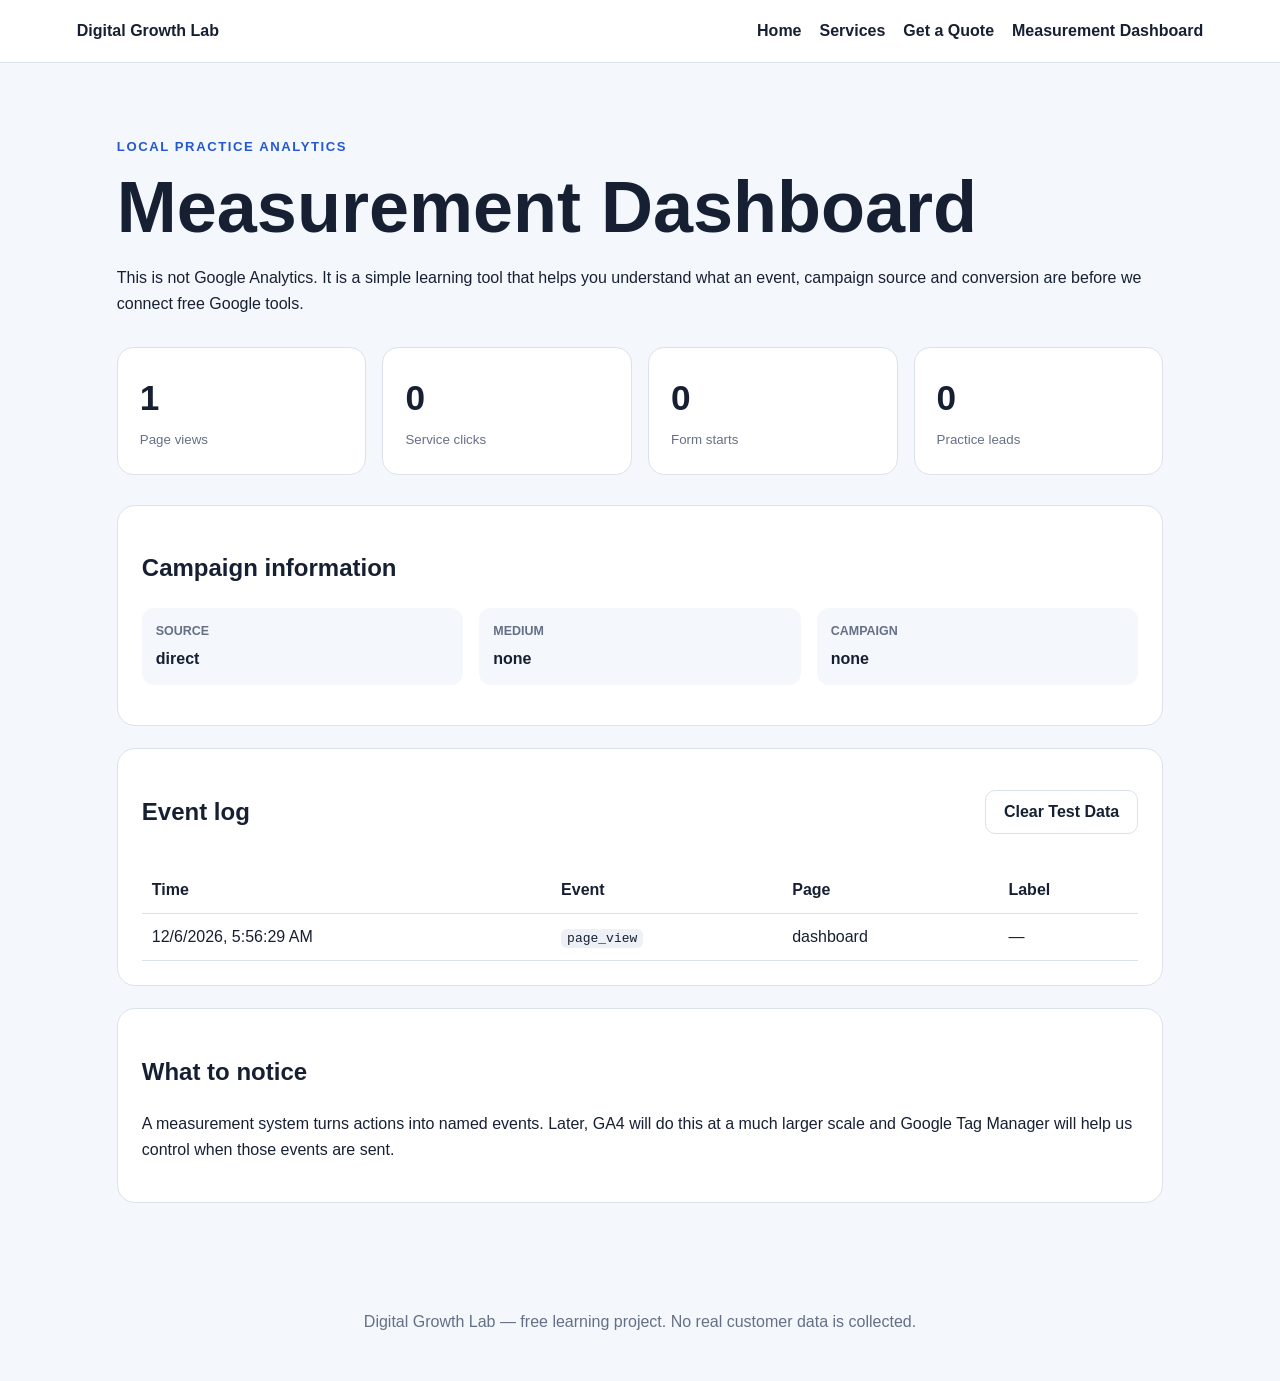
==== dashboard.html @ 0208f367 "Add files via upload Move website files to repository root" ====
<!DOCTYPE html>
<html lang="en">
<head>
  <meta charset="UTF-8">
  <meta name="viewport" content="width=device-width, initial-scale=1.0">
  <title>Measurement Dashboard | Digital Growth Lab</title>
  <link rel="stylesheet" href="css/style.css">
</head>
<body data-page="dashboard">
  <header class="site-header">
    <a class="brand" href="index.html">Digital Growth Lab</a>
    <nav>
      <a href="index.html">Home</a>
      <a href="services.html">Services</a>
      <a href="quote.html">Get a Quote</a>
      <a href="dashboard.html">Measurement Dashboard</a>
    </nav>
  </header>

  <main class="section">
    <p class="eyebrow">LOCAL PRACTICE ANALYTICS</p>
    <h1>Measurement Dashboard</h1>
    <p>
      This is not Google Analytics. It is a simple learning tool that helps you understand
      what an event, campaign source and conversion are before we connect free Google tools.
    </p>

    <div class="stats">
      <div class="stat">
        <span id="page-view-count">0</span>
        <small>Page views</small>
      </div>
      <div class="stat">
        <span id="service-click-count">0</span>
        <small>Service clicks</small>
      </div>
      <div class="stat">
        <span id="form-start-count">0</span>
        <small>Form starts</small>
      </div>
      <div class="stat">
        <span id="lead-count">0</span>
        <small>Practice leads</small>
      </div>
    </div>

    <section class="dashboard-panel">
      <h2>Campaign information</h2>
      <dl class="campaign-grid">
        <div><dt>Source</dt><dd id="campaign-source">direct</dd></div>
        <div><dt>Medium</dt><dd id="campaign-medium">none</dd></div>
        <div><dt>Campaign</dt><dd id="campaign-name">none</dd></div>
      </dl>
    </section>

    <section class="dashboard-panel">
      <div class="panel-heading">
        <h2>Event log</h2>
        <button class="button secondary" id="clear-events" type="button">Clear Test Data</button>
      </div>
      <div class="table-wrap">
        <table>
          <thead>
            <tr>
              <th>Time</th>
              <th>Event</th>
              <th>Page</th>
              <th>Label</th>
            </tr>
          </thead>
          <tbody id="event-table-body"></tbody>
        </table>
      </div>
    </section>

    <section class="callout">
      <h2>What to notice</h2>
      <p>
        A measurement system turns actions into named events. Later, GA4 will do this at a much larger
        scale and Google Tag Manager will help us control when those events are sent.
      </p>
    </section>
  </main>

  <footer>
    <p>Digital Growth Lab — free learning project. No real customer data is collected.</p>
  </footer>

  <script src="js/app.js"></script>
</body>
</html>
---- css/style.css ----
* {
  box-sizing: border-box;
}

:root {
  --text: #172033;
  --muted: #657086;
  --surface: #ffffff;
  --surface-soft: #f4f7fb;
  --border: #dbe2ec;
  --primary: #2458d3;
  --primary-dark: #183f9f;
  --success: #eaf8ef;
}

body {
  margin: 0;
  font-family: Arial, Helvetica, sans-serif;
  color: var(--text);
  background: var(--surface-soft);
  line-height: 1.6;
}

a {
  color: inherit;
}

.site-header {
  display: flex;
  justify-content: space-between;
  align-items: center;
  gap: 20px;
  padding: 18px 6vw;
  background: var(--surface);
  border-bottom: 1px solid var(--border);
  position: sticky;
  top: 0;
  z-index: 10;
}

.brand {
  font-weight: 800;
  text-decoration: none;
}

nav {
  display: flex;
  gap: 18px;
  flex-wrap: wrap;
}

nav a {
  text-decoration: none;
  font-weight: 600;
}

.hero {
  min-height: 66vh;
  display: grid;
  place-items: center;
  padding: 70px 6vw;
  background: linear-gradient(135deg, #ffffff, #edf3ff);
}

.hero > div,
.narrow {
  max-width: 780px;
}

.hero h1,
.section h1 {
  font-size: clamp(2.2rem, 6vw, 4.5rem);
  line-height: 1.05;
  margin: 8px 0 20px;
}

.eyebrow {
  font-size: 0.82rem;
  font-weight: 800;
  letter-spacing: 0.12em;
  color: var(--primary);
}

.section {
  padding: 60px 6vw;
  max-width: 1200px;
  margin: 0 auto;
}

.cards {
  display: grid;
  grid-template-columns: repeat(auto-fit, minmax(210px, 1fr));
  gap: 18px;
  margin-top: 28px;
}

.card,
.dashboard-panel,
.callout,
.success-box {
  background: var(--surface);
  border: 1px solid var(--border);
  border-radius: 18px;
  padding: 24px;
}

.actions {
  display: flex;
  flex-wrap: wrap;
  gap: 12px;
  margin-top: 30px;
}

.button {
  display: inline-block;
  border-radius: 10px;
  padding: 12px 18px;
  font-weight: 700;
  text-decoration: none;
  cursor: pointer;
  border: 1px solid transparent;
  font-size: 1rem;
}

.primary {
  background: var(--primary);
  color: white;
}

.primary:hover {
  background: var(--primary-dark);
}

.secondary {
  background: white;
  color: var(--text);
  border-color: var(--border);
}

form {
  display: grid;
  gap: 18px;
  margin-top: 28px;
}

label {
  display: grid;
  gap: 8px;
  font-weight: 700;
}

input,
select,
textarea {
  width: 100%;
  padding: 12px 14px;
  border-radius: 10px;
  border: 1px solid var(--border);
  font: inherit;
  background: white;
}

.notice {
  padding: 14px 16px;
  background: #fff8df;
  border: 1px solid #f0df9c;
  border-radius: 10px;
}

.success-box {
  background: var(--success);
}

.stats {
  display: grid;
  grid-template-columns: repeat(auto-fit, minmax(160px, 1fr));
  gap: 16px;
  margin: 30px 0;
}

.stat {
  background: white;
  border: 1px solid var(--border);
  border-radius: 16px;
  padding: 22px;
}

.stat span {
  display: block;
  font-size: 2.2rem;
  font-weight: 800;
}

.stat small {
  color: var(--muted);
}

.dashboard-panel {
  margin: 22px 0;
}

.campaign-grid {
  display: grid;
  grid-template-columns: repeat(auto-fit, minmax(160px, 1fr));
  gap: 16px;
}

.campaign-grid div {
  background: var(--surface-soft);
  border-radius: 12px;
  padding: 14px;
}

dt {
  font-size: 0.78rem;
  text-transform: uppercase;
  color: var(--muted);
  font-weight: 800;
}

dd {
  margin: 4px 0 0;
  font-weight: 700;
}

.panel-heading {
  display: flex;
  justify-content: space-between;
  gap: 16px;
  align-items: center;
}

.table-wrap {
  overflow-x: auto;
}

table {
  width: 100%;
  border-collapse: collapse;
  margin-top: 16px;
}

th,
td {
  padding: 10px;
  border-bottom: 1px solid var(--border);
  text-align: left;
}

code {
  background: #edf0f5;
  padding: 2px 6px;
  border-radius: 6px;
}

footer {
  padding: 30px 6vw;
  color: var(--muted);
  text-align: center;
}

@media (max-width: 760px) {
  .site-header {
    align-items: flex-start;
    flex-direction: column;
  }

  nav {
    gap: 12px;
  }

  .panel-heading {
    align-items: flex-start;
    flex-direction: column;
  }
}
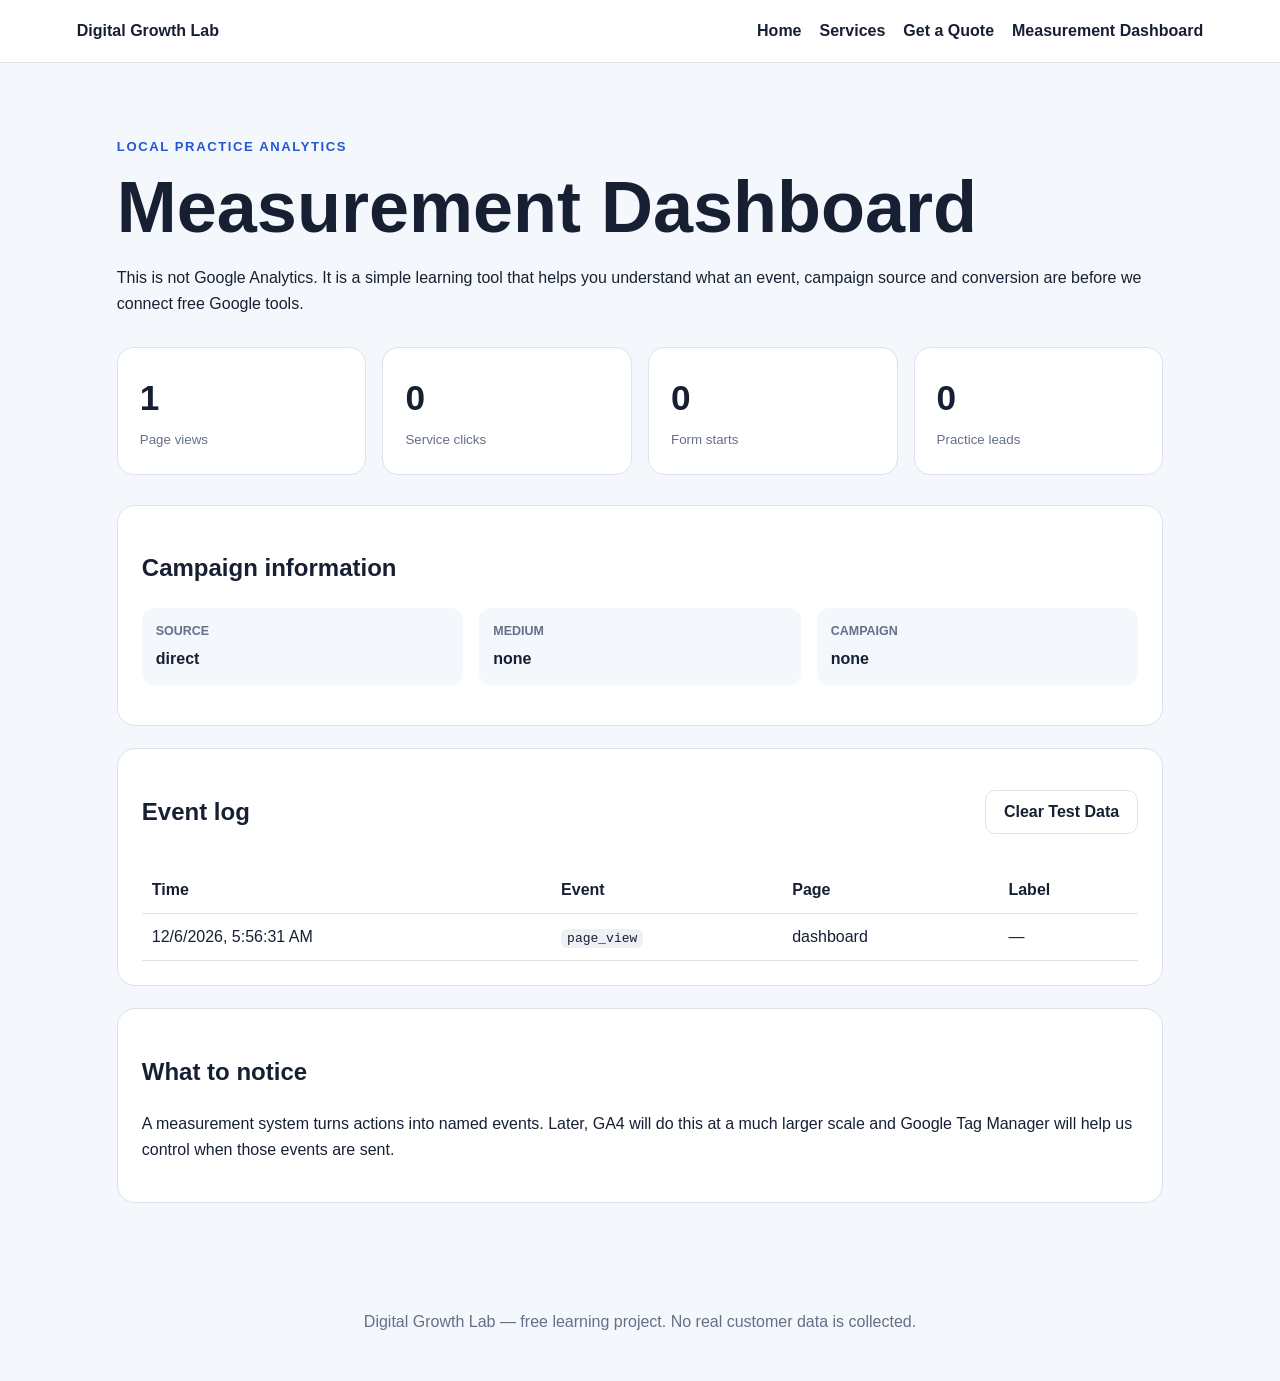
==== commit eafc5c1d: "Add files via upload Install Google Tag Manager" ====
--- a/dashboard.html
+++ b/dashboard.html
@@ -1,12 +1,36 @@
 <!DOCTYPE html>
 <html lang="en">
 <head>
+  <!-- Google Tag Manager -->
+<script>
+(function(w,d,s,l,i){
+w[l]=w[l]||[];
+w[l].push({'gtm.start': new Date().getTime(),event:'gtm.js'});
+var f=d.getElementsByTagName(s)[0],
+j=d.createElement(s),
+dl=l!='dataLayer'?'&l='+l:'';
+j.async=true;
+j.src='https://www.googletagmanager.com/gtm.js?id='+i+dl;
+f.parentNode.insertBefore(j,f);
+})(window,document,'script','dataLayer','GTM-K3262ZL4');
+</script>
+<!-- End Google Tag Manager -->
   <meta charset="UTF-8">
   <meta name="viewport" content="width=device-width, initial-scale=1.0">
   <title>Measurement Dashboard | Digital Growth Lab</title>
   <link rel="stylesheet" href="css/style.css">
 </head>
 <body data-page="dashboard">
+  <!-- Google Tag Manager (noscript) -->
+<noscript>
+<iframe
+src="https://www.googletagmanager.com/ns.html?id=GTM-K3262ZL4"
+height="0"
+width="0"
+style="display:none;visibility:hidden">
+</iframe>
+</noscript>
+<!-- End Google Tag Manager (noscript) -->
   <header class="site-header">
     <a class="brand" href="index.html">Digital Growth Lab</a>
     <nav>
